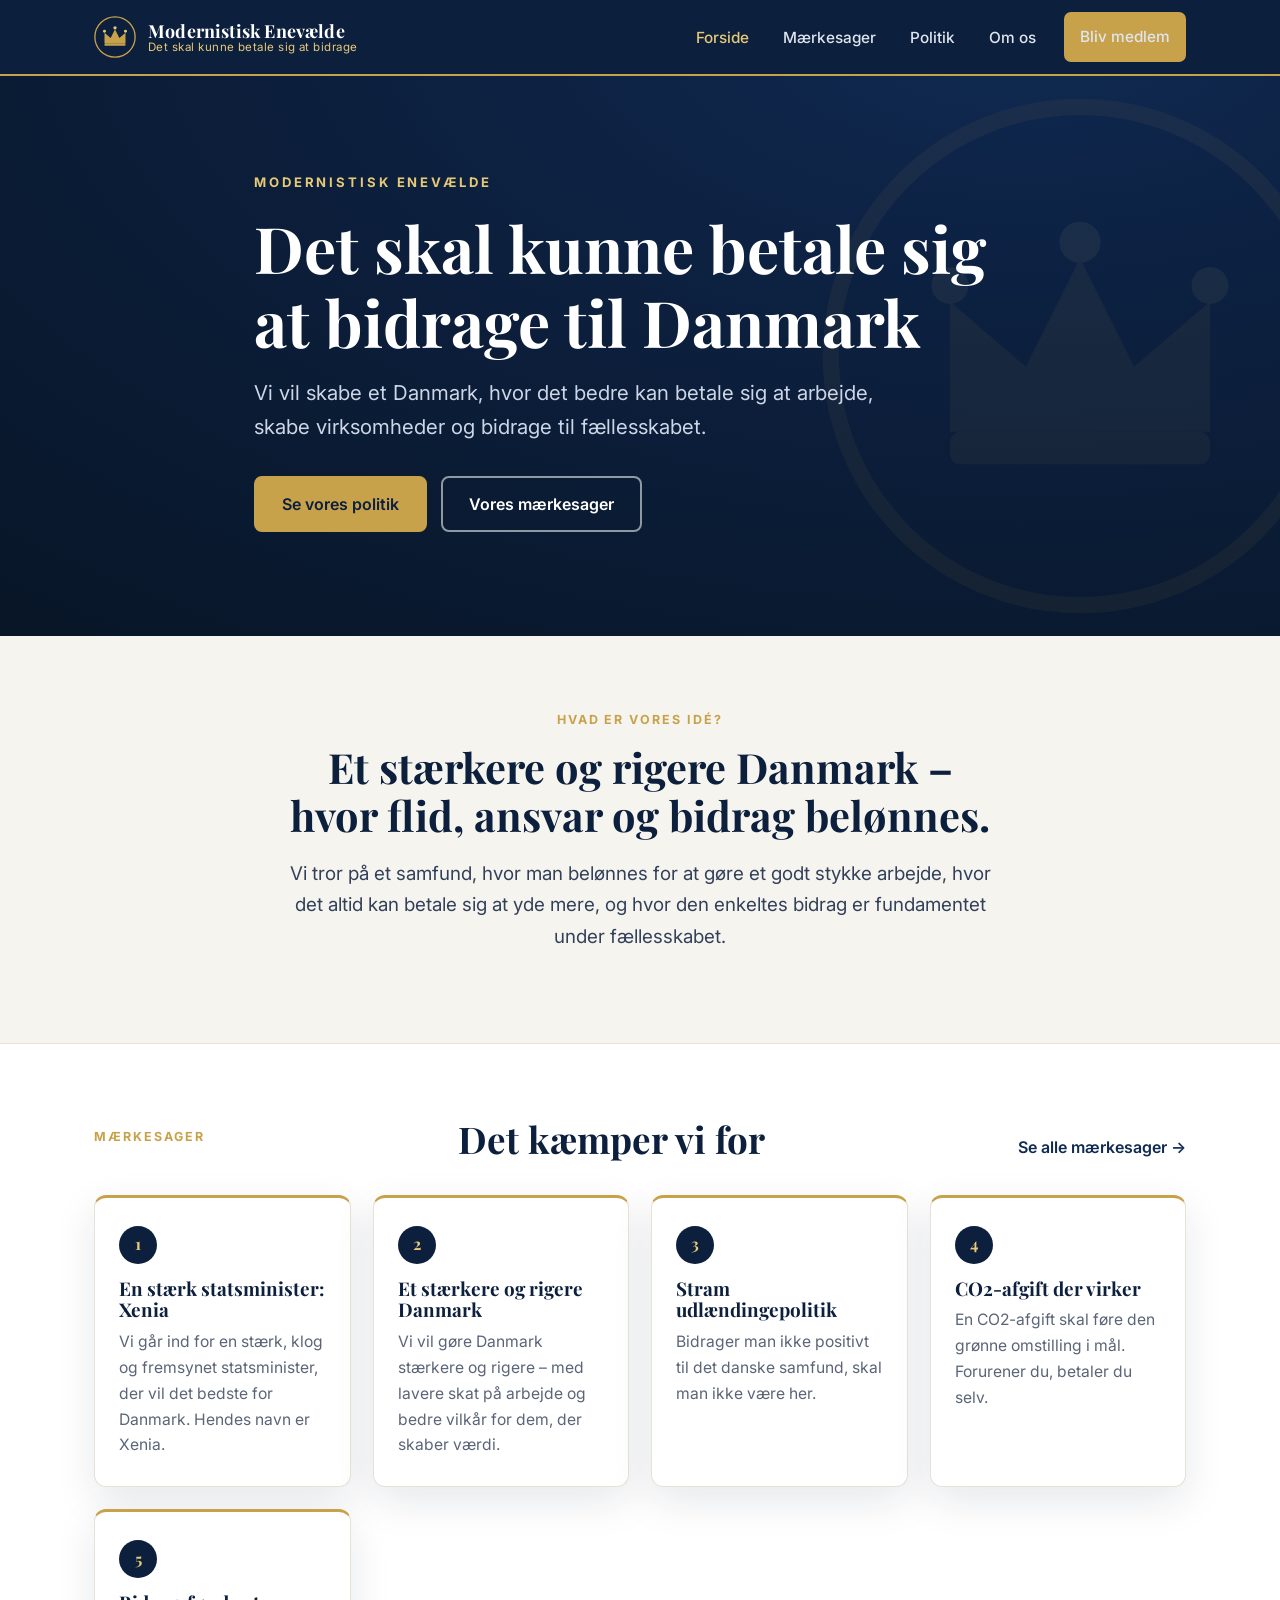
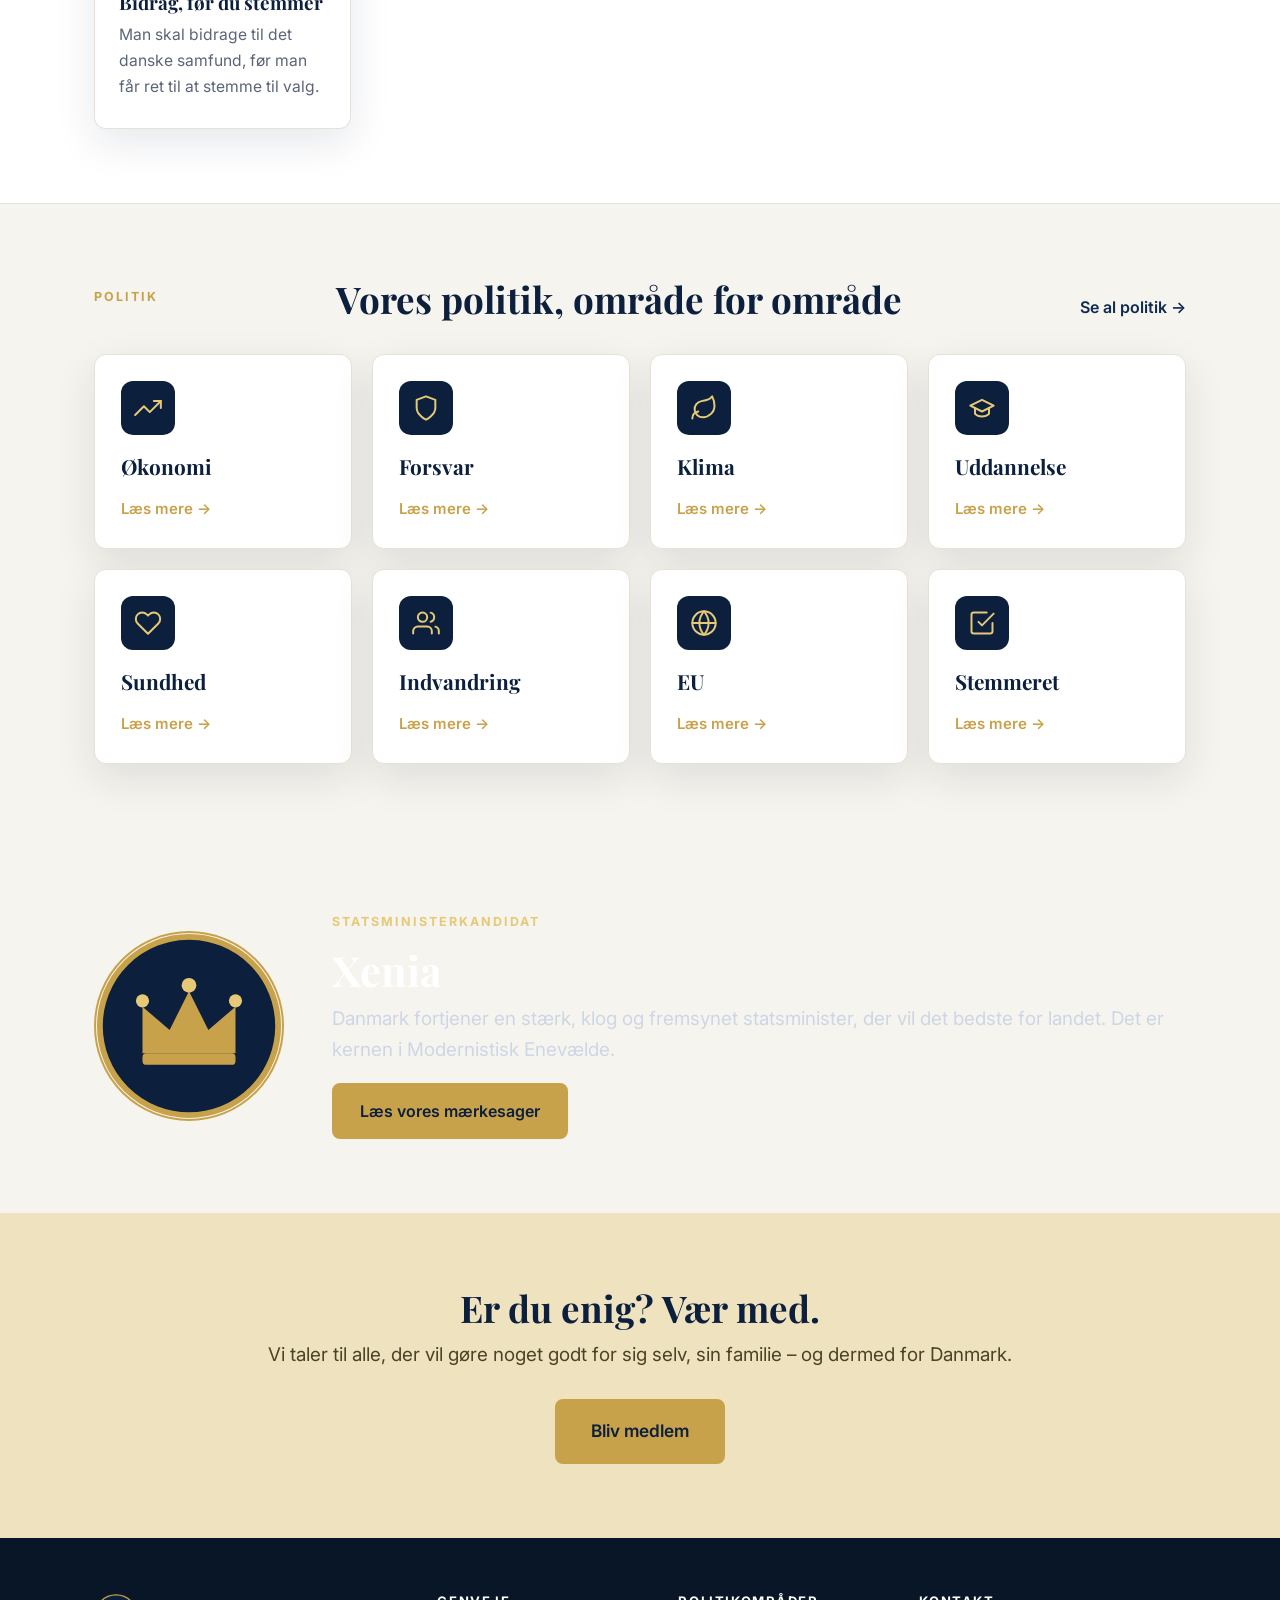
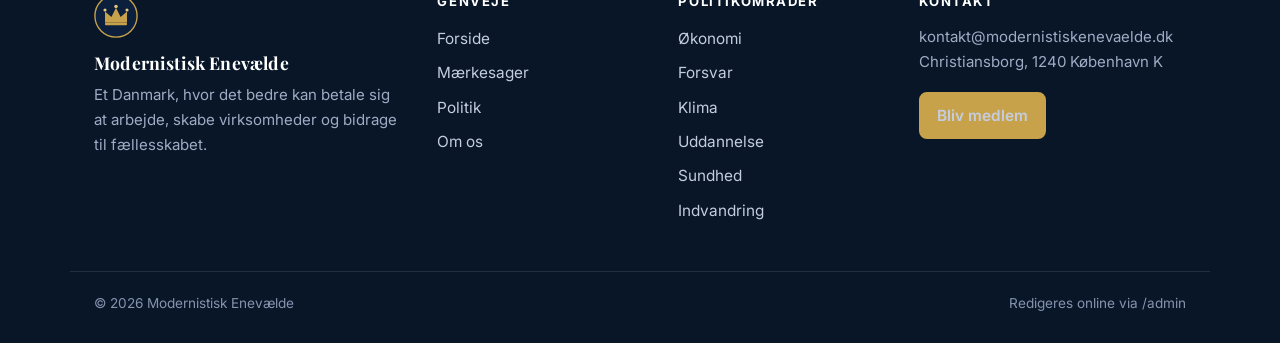
==== index.html @ b6594320 "Add files via upload" ====
<!DOCTYPE html>
<html lang="da">
<head>
<meta charset="utf-8">
<meta name="viewport" content="width=device-width, initial-scale=1">
<meta name="description" content="Vi vil skabe et Danmark, hvor det bedre kan betale sig at arbejde, skabe virksomheder og bidrage til fællesskabet.">
<title>Forside | Modernistisk Enevælde</title>
<link rel="icon" href="assets/logo.svg">
<link rel="preconnect" href="https://fonts.googleapis.com">
<link rel="preconnect" href="https://fonts.gstatic.com" crossorigin>
<link href="https://fonts.googleapis.com/css2?family=Inter:wght@400;500;600;700&family=Playfair+Display:wght@600;700;800&display=swap" rel="stylesheet">
<link rel="stylesheet" href="style.css">
</head>
<body>
<header class="site-header"><div class="container header-inner"><a class="brand" href="index.html"><img class="logo-mark" src="assets/logo.svg" data-logo alt="Modernistisk Enevælde logo"><span class="brand-text"><span class="brand-name" data-site="partyName">Modernistisk Enevælde</span><span class="brand-tag" data-site="tagline">Det skal kunne betale sig at bidrage</span></span></a><button class="nav-toggle" aria-label="Åbn menu"><span></span><span></span><span></span></button><nav class="site-nav"><ul><li><a href="index.html" class="active" aria-current="page">Forside</a></li><li><a href="maerkesager.html">Mærkesager</a></li><li><a href="politik.html">Politik</a></li><li><a href="om-os.html">Om os</a></li><li class="nav-cta"><a class="btn btn-gold btn-sm" href="om-os.html#medlem">Bliv medlem</a></li></ul></nav></div></header>
<main>
<section class="hero"><div class="hero-crown"><img class="logo-mark" src="assets/logo.svg" aria-hidden="true"></div><div class="container hero-inner"><p class="eyebrow" data-site="heroEyebrow">Modernistisk Enevælde</p><h1 data-site="heroHeading">Det skal kunne betale sig at bidrage til Danmark</h1><p class="hero-sub" data-site="heroText">Vi vil skabe et Danmark, hvor det bedre kan betale sig at arbejde, skabe virksomheder og bidrage til fællesskabet.</p><div class="hero-actions"><a class="btn btn-gold" href="politik.html">Se vores politik</a><a class="btn btn-outline" href="maerkesager.html">Vores mærkesager</a></div></div></section><section class="section idea-section"><div class="container narrow center"><p class="kicker">Hvad er vores idé?</p><h2 class="big-quote" data-site="ideaHeading">Et stærkere og rigere Danmark – hvor flid, ansvar og bidrag belønnes.</h2><p class="lead" data-site="ideaText">Vi tror på et samfund, hvor man belønnes for at gøre et godt stykke arbejde, hvor det altid kan betale sig at yde mere, og hvor den enkeltes bidrag er fundamentet under fællesskabet.</p></div></section><section class="section section-alt"><div class="container"><div class="section-head"><p class="kicker">Mærkesager</p><h2>Det kæmper vi for</h2><a class="head-link" href="maerkesager.html">Se alle mærkesager &rarr;</a></div><div class="m-grid" id="maerkesager-teaser"><div class="m-card"><span class="m-num">1</span><h3>En stærk statsminister: Xenia</h3><p>Vi går ind for en stærk, klog og fremsynet statsminister, der vil det bedste for Danmark. Hendes navn er Xenia.</p></div><div class="m-card"><span class="m-num">2</span><h3>Et stærkere og rigere Danmark</h3><p>Vi vil gøre Danmark stærkere og rigere – med lavere skat på arbejde og bedre vilkår for dem, der skaber værdi.</p></div><div class="m-card"><span class="m-num">3</span><h3>Stram udlændingepolitik</h3><p>Bidrager man ikke positivt til det danske samfund, skal man ikke være her.</p></div><div class="m-card"><span class="m-num">4</span><h3>CO2-afgift der virker</h3><p>En CO2-afgift skal føre den grønne omstilling i mål. Forurener du, betaler du selv.</p></div><div class="m-card"><span class="m-num">5</span><h3>Bidrag, før du stemmer</h3><p>Man skal bidrage til det danske samfund, før man får ret til at stemme til valg.</p></div></div></div></section><section class="section"><div class="container"><div class="section-head"><p class="kicker">Politik</p><h2>Vores politik, område for område</h2><a class="head-link" href="politik.html">Se al politik &rarr;</a></div><div class="policy-grid" data-politik-grid><a class="policy-card" href="politik-oekonomi.html"><span class="policy-icon"><svg class="ico" viewBox="0 0 24 24" fill="none" stroke="currentColor" stroke-width="1.7" stroke-linecap="round" stroke-linejoin="round" aria-hidden="true"><polyline points="23 6 13.5 15.5 8.5 10.5 1 18"/><polyline points="17 6 23 6 23 12"/></svg></span><span class="policy-title">Økonomi</span><span class="policy-arrow">Læs mere &rarr;</span></a><a class="policy-card" href="politik-forsvar.html"><span class="policy-icon"><svg class="ico" viewBox="0 0 24 24" fill="none" stroke="currentColor" stroke-width="1.7" stroke-linecap="round" stroke-linejoin="round" aria-hidden="true"><path d="M12 22s8-4 8-10V5l-8-3-8 3v7c0 6 8 10 8 10z"/></svg></span><span class="policy-title">Forsvar</span><span class="policy-arrow">Læs mere &rarr;</span></a><a class="policy-card" href="politik-klima.html"><span class="policy-icon"><svg class="ico" viewBox="0 0 24 24" fill="none" stroke="currentColor" stroke-width="1.7" stroke-linecap="round" stroke-linejoin="round" aria-hidden="true"><path d="M11 20A7 7 0 0 1 9.8 6.1C15.5 5 17 4.48 19 2c1 2 2 4.18 2 8 0 5.5-4.78 10-10 10z"/><path d="M2 21c0-3 1.85-5.36 5.08-6"/></svg></span><span class="policy-title">Klima</span><span class="policy-arrow">Læs mere &rarr;</span></a><a class="policy-card" href="politik-uddannelse.html"><span class="policy-icon"><svg class="ico" viewBox="0 0 24 24" fill="none" stroke="currentColor" stroke-width="1.7" stroke-linecap="round" stroke-linejoin="round" aria-hidden="true"><path d="M22 10L12 5 2 10l10 5 10-5z"/><path d="M6 12v5c3 3 9 3 12 0v-5"/></svg></span><span class="policy-title">Uddannelse</span><span class="policy-arrow">Læs mere &rarr;</span></a><a class="policy-card" href="politik-sundhed.html"><span class="policy-icon"><svg class="ico" viewBox="0 0 24 24" fill="none" stroke="currentColor" stroke-width="1.7" stroke-linecap="round" stroke-linejoin="round" aria-hidden="true"><path d="M20.84 4.61a5.5 5.5 0 0 0-7.78 0L12 5.67l-1.06-1.06a5.5 5.5 0 0 0-7.78 7.78l1.06 1.06L12 21.23l7.78-7.78 1.06-1.06a5.5 5.5 0 0 0 0-7.78z"/></svg></span><span class="policy-title">Sundhed</span><span class="policy-arrow">Læs mere &rarr;</span></a><a class="policy-card" href="politik-indvandring.html"><span class="policy-icon"><svg class="ico" viewBox="0 0 24 24" fill="none" stroke="currentColor" stroke-width="1.7" stroke-linecap="round" stroke-linejoin="round" aria-hidden="true"><path d="M17 21v-2a4 4 0 0 0-4-4H5a4 4 0 0 0-4 4v2"/><circle cx="9" cy="7" r="4"/><path d="M23 21v-2a4 4 0 0 0-3-3.87"/><path d="M16 3.13a4 4 0 0 1 0 7.75"/></svg></span><span class="policy-title">Indvandring</span><span class="policy-arrow">Læs mere &rarr;</span></a><a class="policy-card" href="politik-eu.html"><span class="policy-icon"><svg class="ico" viewBox="0 0 24 24" fill="none" stroke="currentColor" stroke-width="1.7" stroke-linecap="round" stroke-linejoin="round" aria-hidden="true"><circle cx="12" cy="12" r="10"/><line x1="2" y1="12" x2="22" y2="12"/><path d="M12 2a15.3 15.3 0 0 1 4 10 15.3 15.3 0 0 1-4 10 15.3 15.3 0 0 1-4-10 15.3 15.3 0 0 1 4-10z"/></svg></span><span class="policy-title">EU</span><span class="policy-arrow">Læs mere &rarr;</span></a><a class="policy-card" href="politik-stemmeret.html"><span class="policy-icon"><svg class="ico" viewBox="0 0 24 24" fill="none" stroke="currentColor" stroke-width="1.7" stroke-linecap="round" stroke-linejoin="round" aria-hidden="true"><polyline points="9 11 12 14 22 4"/><path d="M21 12v7a2 2 0 0 1-2 2H5a2 2 0 0 1-2-2V5a2 2 0 0 1 2-2h11"/></svg></span><span class="policy-title">Stemmeret</span><span class="policy-arrow">Læs mere &rarr;</span></a></div></div></section><section class="section pm-section"><div class="container pm-inner"><div class="pm-badge"><img class="logo-mark" src="assets/logo.svg" aria-hidden="true"></div><div class="pm-text"><p class="kicker gold">Statsministerkandidat</p><h2 data-site="pmName">Xenia</h2><p class="lead" data-site="pmText">Danmark fortjener en stærk, klog og fremsynet statsminister, der vil det bedste for landet. Det er kernen i Modernistisk Enevælde.</p><a class="btn btn-gold" href="maerkesager.html">Læs vores mærkesager</a></div></div></section><section class="section cta-band"><div class="container center"><h2>Er du enig? Vær med.</h2><p class="lead">Vi taler til alle, der vil gøre noget godt for sig selv, sin familie – og dermed for Danmark.</p><a class="btn btn-gold btn-lg" href="om-os.html#medlem">Bliv medlem</a></div></section>
</main>
<footer class="site-footer"><div class="container footer-grid"><div class="footer-brand"><img class="logo-mark" src="assets/logo.svg" data-logo alt="Modernistisk Enevælde logo"><p class="brand-name" data-site="partyName">Modernistisk Enevælde</p><p class="footer-mission" data-site="footerMission">Et Danmark, hvor det bedre kan betale sig at arbejde, skabe virksomheder og bidrage til fællesskabet.</p></div><div class="footer-col"><h4>Genveje</h4><ul><li><a href="index.html">Forside</a></li><li><a href="maerkesager.html">Mærkesager</a></li><li><a href="politik.html">Politik</a></li><li><a href="om-os.html">Om os</a></li></ul></div><div class="footer-col"><h4>Politikområder</h4><ul><li><a href="politik-oekonomi.html">Økonomi</a></li><li><a href="politik-forsvar.html">Forsvar</a></li><li><a href="politik-klima.html">Klima</a></li><li><a href="politik-uddannelse.html">Uddannelse</a></li><li><a href="politik-sundhed.html">Sundhed</a></li><li><a href="politik-indvandring.html">Indvandring</a></li></ul></div><div class="footer-col"><h4>Kontakt</h4><p><span data-site="contactEmail">kontakt@modernistiskenevaelde.dk</span><br><span data-site="contactAddress">Christiansborg, 1240 København K</span></p><a class="btn btn-gold btn-sm" href="om-os.html#medlem">Bliv medlem</a></div></div><div class="footer-bottom container"><span>© 2026 <span data-site="partyName">Modernistisk Enevælde</span></span><span>Redigeres online via /admin</span></div></footer>
<script>var t=document.querySelector('.nav-toggle');if(t){t.addEventListener('click',function(){document.querySelector('.site-nav').classList.toggle('open');this.classList.toggle('active');});}</script>
<script src="js/render.js" defer></script>
</body>
</html>
---- style.css ----
:root{
  --navy:#0c1f3d; --navy-2:#102a52; --navy-deep:#081628;
  --gold:#c8a24b; --gold-2:#e6c977; --gold-soft:#efe2bf;
  --paper:#f6f4ee; --white:#ffffff; --ink:#16213a; --muted:#5b6577;
  --line:#e7e2d6; --shadow:0 14px 40px rgba(12,31,61,.10);
  --serif:'Playfair Display',Georgia,'Times New Roman',serif;
  --sans:'Inter',-apple-system,BlinkMacSystemFont,'Segoe UI',Roboto,Arial,sans-serif;
}
*{box-sizing:border-box}
html{scroll-behavior:smooth}
body{margin:0;font-family:var(--sans);color:var(--ink);background:var(--paper);line-height:1.65;-webkit-font-smoothing:antialiased}
img{max-width:100%}
a{color:var(--navy-2);text-decoration:none}
h1,h2,h3,h4{font-family:var(--serif);color:var(--navy);line-height:1.15;margin:0 0 .5em;font-weight:700}
h1{font-size:clamp(2.1rem,5vw,3.4rem)}
h2{font-size:clamp(1.6rem,3.2vw,2.3rem)}
p{margin:0 0 1.1rem}
.container{width:100%;max-width:1140px;margin:0 auto;padding:0 24px}
.narrow{max-width:760px}
.center{text-align:center;margin-left:auto;margin-right:auto}
.lead{font-size:1.18rem;color:#33405a}
.kicker{font-family:var(--sans);text-transform:uppercase;letter-spacing:.16em;font-size:.78rem;font-weight:700;color:var(--gold);margin:0 0 .8rem}
.kicker.gold{color:var(--gold-2)}

/* ---- header ---- */
.site-header{position:sticky;top:0;z-index:50;background:var(--navy);border-bottom:2px solid var(--gold)}
.header-inner{display:flex;align-items:center;justify-content:space-between;gap:18px;min-height:74px}
.brand{display:flex;align-items:center;gap:12px}
.logo-mark{width:42px;height:42px;flex:none}
.brand-text{display:flex;flex-direction:column;line-height:1.1}
.brand-name{font-family:var(--serif);font-weight:700;color:#fff;font-size:1.12rem;letter-spacing:.01em}
.brand-tag{font-size:.72rem;color:var(--gold-2);letter-spacing:.04em}
.site-nav ul{list-style:none;display:flex;align-items:center;gap:6px;margin:0;padding:0}
.site-nav a{color:#dfe5ef;font-weight:500;font-size:.96rem;padding:10px 14px;border-radius:7px;transition:.18s}
.site-nav a:hover{color:#fff;background:rgba(255,255,255,.07)}
.site-nav a.active{color:var(--gold-2)}
.nav-cta{margin-left:8px}
.nav-toggle{display:none;flex-direction:column;gap:5px;background:none;border:0;cursor:pointer;padding:8px}
.nav-toggle span{width:24px;height:2px;background:var(--gold-2);border-radius:2px;transition:.2s}
.nav-toggle.active span:nth-child(1){transform:translateY(7px) rotate(45deg)}
.nav-toggle.active span:nth-child(2){opacity:0}
.nav-toggle.active span:nth-child(3){transform:translateY(-7px) rotate(-45deg)}

/* ---- buttons ---- */
.btn{display:inline-block;font-family:var(--sans);font-weight:600;font-size:1rem;padding:13px 26px;border-radius:8px;cursor:pointer;border:2px solid transparent;transition:.18s;text-align:center}
.btn-sm{padding:9px 16px;font-size:.9rem}
.btn-lg{padding:16px 34px;font-size:1.08rem}
.btn-block{display:block;width:100%}
.btn-gold{background:var(--gold);color:var(--navy);border-color:var(--gold)}
.btn-gold:hover{background:var(--gold-2);border-color:var(--gold-2);color:var(--navy-deep)}
.btn-outline{background:transparent;color:#fff;border-color:rgba(255,255,255,.55)}
.btn-outline:hover{border-color:var(--gold-2);color:var(--gold-2)}

/* ---- hero ---- */
.hero{position:relative;overflow:hidden;background:radial-gradient(120% 140% at 80% -10%,var(--navy-2) 0%,var(--navy) 45%,var(--navy-deep) 100%);color:#fff;padding:96px 0 104px}
.hero-inner{position:relative;z-index:2;max-width:820px}
.hero .eyebrow{text-transform:uppercase;letter-spacing:.22em;font-size:.82rem;font-weight:700;color:var(--gold-2);margin:0 0 1.1rem}
.hero h1{color:#fff;font-size:clamp(2.4rem,6vw,4rem);margin-bottom:1.1rem}
.hero-sub{font-size:1.28rem;color:#cdd6e6;max-width:620px;margin-bottom:2rem}
.hero-actions{display:flex;gap:14px;flex-wrap:wrap}
.hero-crown{position:absolute;right:-60px;top:50%;transform:translateY(-50%);width:520px;height:520px;opacity:.06;z-index:1}
.hero-crown .logo-mark{width:100%;height:100%}

/* ---- sections ---- */
.section{padding:74px 0}
.section-alt{background:var(--white);border-top:1px solid var(--line);border-bottom:1px solid var(--line)}
.section-head{display:flex;align-items:flex-end;justify-content:space-between;flex-wrap:wrap;gap:12px;margin-bottom:34px}
.section-head h2{margin:0}
.head-link{font-weight:600;color:var(--navy-2);white-space:nowrap}
.head-link:hover{color:var(--gold)}
.idea-section .big-quote{font-size:clamp(1.7rem,3.6vw,2.6rem);margin:0 0 1.2rem}
.kicker+.big-quote{margin-top:0}

/* ---- maerkesag grid (forside) ---- */
.m-grid{display:grid;grid-template-columns:repeat(auto-fit,minmax(250px,1fr));gap:22px}
.m-card{background:var(--white);border:1px solid var(--line);border-top:3px solid var(--gold);border-radius:12px;padding:28px 24px;box-shadow:var(--shadow);transition:.2s}
.m-card:hover{transform:translateY(-4px)}
.m-num{display:inline-flex;align-items:center;justify-content:center;width:38px;height:38px;border-radius:50%;background:var(--navy);color:var(--gold-2);font-family:var(--serif);font-weight:700;margin-bottom:14px}
.m-card h3{font-size:1.18rem;margin-bottom:.5rem}
.m-card p{margin:0;color:var(--muted);font-size:.98rem}

/* ---- policy grid ---- */
.policy-grid{display:grid;grid-template-columns:repeat(auto-fit,minmax(248px,1fr));gap:20px}
.policy-card{display:flex;flex-direction:column;gap:14px;background:var(--white);border:1px solid var(--line);border-radius:12px;padding:26px;transition:.2s;box-shadow:var(--shadow)}
.policy-card:hover{transform:translateY(-4px);border-color:var(--gold)}
.policy-icon{display:inline-flex;align-items:center;justify-content:center;width:54px;height:54px;border-radius:12px;background:var(--navy);color:var(--gold-2)}
.policy-icon .ico{width:28px;height:28px}
.policy-title{font-family:var(--serif);font-weight:700;font-size:1.3rem;color:var(--navy)}
.policy-arrow{margin-top:auto;color:var(--gold);font-weight:600;font-size:.94rem}

/* ---- PM section ---- */
.pm-section{background:linear-gradient(120% 120% at 0 0,var(--navy-2),var(--navy));color:#fff}
.pm-inner{display:flex;align-items:center;gap:48px;flex-wrap:wrap}
.pm-badge{flex:none;width:190px;height:190px;border-radius:50%;background:rgba(255,255,255,.04);border:2px solid var(--gold);display:flex;align-items:center;justify-content:center}
.pm-badge .logo-mark{width:120px;height:120px}
.pm-text{flex:1;min-width:280px}
.pm-text h2{color:#fff;font-size:2.6rem;margin-bottom:.6rem}
.pm-text .lead{color:#cdd6e6}

/* ---- cta band ---- */
.cta-band{background:var(--gold-soft)}
.cta-band h2{margin-bottom:.6rem}
.cta-band .lead{color:#4a4327;margin-bottom:1.8rem}

/* ---- page hero (interior) ---- */
.page-hero{background:linear-gradient(120% 140% at 85% -20%,var(--navy-2),var(--navy) 60%,var(--navy-deep));color:#fff;padding:54px 0 48px}
.page-hero h1{color:#fff;margin:.4rem 0 .6rem}
.page-hero .lead{color:#cdd6e6;max-width:640px}
.crumbs{font-size:.86rem;color:#a9b6cd;margin-bottom:.6rem}
.crumbs a{color:#cdd6e6}
.crumbs a:hover{color:var(--gold-2)}
.crumbs span{color:#7f8ca6;margin:0 4px}
.policy-hero-head{display:flex;align-items:center;gap:18px}
.policy-hero-icon{display:inline-flex;align-items:center;justify-content:center;width:64px;height:64px;border-radius:14px;background:rgba(255,255,255,.06);border:1px solid rgba(230,201,119,.4);color:var(--gold-2)}
.ico-lg{width:34px;height:34px}

/* ---- maerkesager rows ---- */
.ms-row{display:flex;gap:26px;padding:30px 0;border-bottom:1px solid var(--line)}
.ms-row:last-child{border-bottom:0}
.ms-num{font-family:var(--serif);font-weight:800;font-size:2.4rem;color:var(--gold);line-height:1;min-width:64px}
.ms-body h2{font-size:1.5rem;margin-bottom:.4rem}
.ms-body p{margin:0;color:#3a4663;font-size:1.05rem}

/* ---- policy detail layout ---- */
.policy-layout{display:grid;grid-template-columns:1fr 320px;gap:44px;padding-top:54px;padding-bottom:64px;align-items:start}
.policy-block{margin-bottom:34px}
.policy-block h2{font-size:1.5rem;border-left:4px solid var(--gold);padding-left:14px}
.check-list,.cross-list{list-style:none;margin:0 0 1rem;padding:0}
.check-list li,.cross-list li{position:relative;padding:8px 0 8px 38px;font-size:1.07rem;color:#2b3654;border-bottom:1px solid var(--line)}
.check-list li:last-child,.cross-list li:last-child{border-bottom:0}
.check-list li::before{content:"";position:absolute;left:6px;top:14px;width:16px;height:9px;border-left:3px solid var(--gold);border-bottom:3px solid var(--gold);transform:rotate(-45deg)}
.cross-list li::before{content:"\00d7";position:absolute;left:4px;top:6px;width:20px;height:20px;color:#b23b3b;font-size:1.5rem;font-weight:700;line-height:1}
.tag-row{display:flex;gap:12px;flex-wrap:wrap}
.tag{background:var(--navy);color:var(--gold-2);padding:8px 18px;border-radius:30px;font-weight:600;font-size:.95rem;letter-spacing:.02em}
.policy-foot-cta{margin-top:18px}
.link-back{font-weight:600;color:var(--navy-2)}
.link-back:hover{color:var(--gold)}

/* ---- sidebar ---- */
.policy-sidebar{position:sticky;top:96px;display:flex;flex-direction:column;gap:20px}
.sidebar-card,.sidebar-cta{background:var(--white);border:1px solid var(--line);border-radius:12px;padding:22px}
.sidebar-card h3,.sidebar-cta h3{font-size:1.05rem;margin-bottom:.8rem}
.sidebar-card ul{list-style:none;margin:0;padding:0}
.sidebar-card li{border-bottom:1px solid var(--line)}
.sidebar-card li:last-child{border-bottom:0}
.sidebar-card a{display:block;padding:10px 8px;color:#33405a;font-weight:500;border-radius:6px}
.sidebar-card a:hover{background:var(--paper);color:var(--navy)}
.sidebar-card li.active a{color:var(--gold);font-weight:700}
.sidebar-cta{background:var(--navy);color:#fff}
.sidebar-cta h3{color:#fff}
.sidebar-cta p{color:#cdd6e6;font-size:.96rem}

/* ---- join form ---- */
.join-form{max-width:440px;margin:24px auto 0;text-align:left}
.form-row{margin-bottom:14px}
.join-form input{width:100%;padding:14px 16px;border:1px solid var(--line);border-radius:8px;font-family:var(--sans);font-size:1rem;background:#fff}
.join-form input:focus{outline:2px solid var(--gold);border-color:var(--gold)}
.form-note{text-align:center;color:var(--muted);font-size:.85rem;margin-top:12px}

/* ---- footer ---- */
.site-footer{background:var(--navy-deep);color:#c4cde0;margin-top:0}
.footer-grid{display:grid;grid-template-columns:1.5fr 1fr 1fr 1.3fr;gap:36px;padding-top:56px;padding-bottom:40px}
.footer-brand .logo-mark{width:44px;height:44px;margin-bottom:10px}
.footer-brand .brand-name{font-size:1.1rem;margin:0 0 .4rem}
.footer-mission{font-size:.94rem;color:#9fabc4}
.footer-col h4{color:#fff;font-family:var(--sans);font-size:.82rem;letter-spacing:.12em;text-transform:uppercase;margin-bottom:1rem}
.footer-col ul{list-style:none;margin:0;padding:0}
.footer-col li{margin-bottom:.5rem}
.footer-col a{color:#c4cde0;font-size:.96rem}
.footer-col a:hover{color:var(--gold-2)}
.footer-col p{font-size:.94rem;color:#9fabc4}
.footer-bottom{display:flex;justify-content:space-between;flex-wrap:wrap;gap:8px;padding-top:20px;padding-bottom:28px;border-top:1px solid rgba(255,255,255,.1);font-size:.85rem;color:#8593ae}

/* ---- responsive ---- */
@media(max-width:860px){
  .nav-toggle{display:flex}
  .site-nav{position:absolute;top:100%;left:0;right:0;background:var(--navy);border-bottom:2px solid var(--gold);max-height:0;overflow:hidden;transition:max-height .28s ease}
  .site-nav.open{max-height:420px}
  .site-nav ul{flex-direction:column;align-items:stretch;gap:0;padding:10px 16px 18px}
  .site-nav a{padding:13px 10px;border-radius:6px}
  .nav-cta{margin:8px 0 0}
  .nav-cta a{display:block}
  .policy-layout{grid-template-columns:1fr}
  .policy-sidebar{position:static;order:2;margin-top:10px}
  .footer-grid{grid-template-columns:1fr 1fr}
}
@media(max-width:560px){
  .section{padding:54px 0}
  .hero{padding:70px 0 76px}
  .pm-inner{gap:28px}
  .footer-grid{grid-template-columns:1fr}
  .ms-row{flex-direction:column;gap:8px}
  .section-head{flex-direction:column;align-items:flex-start}
}

/* logo as <img> */
img.logo-mark{display:block;object-fit:contain}
.hero-crown img.logo-mark,.pm-badge img.logo-mark{width:100%;height:100%}
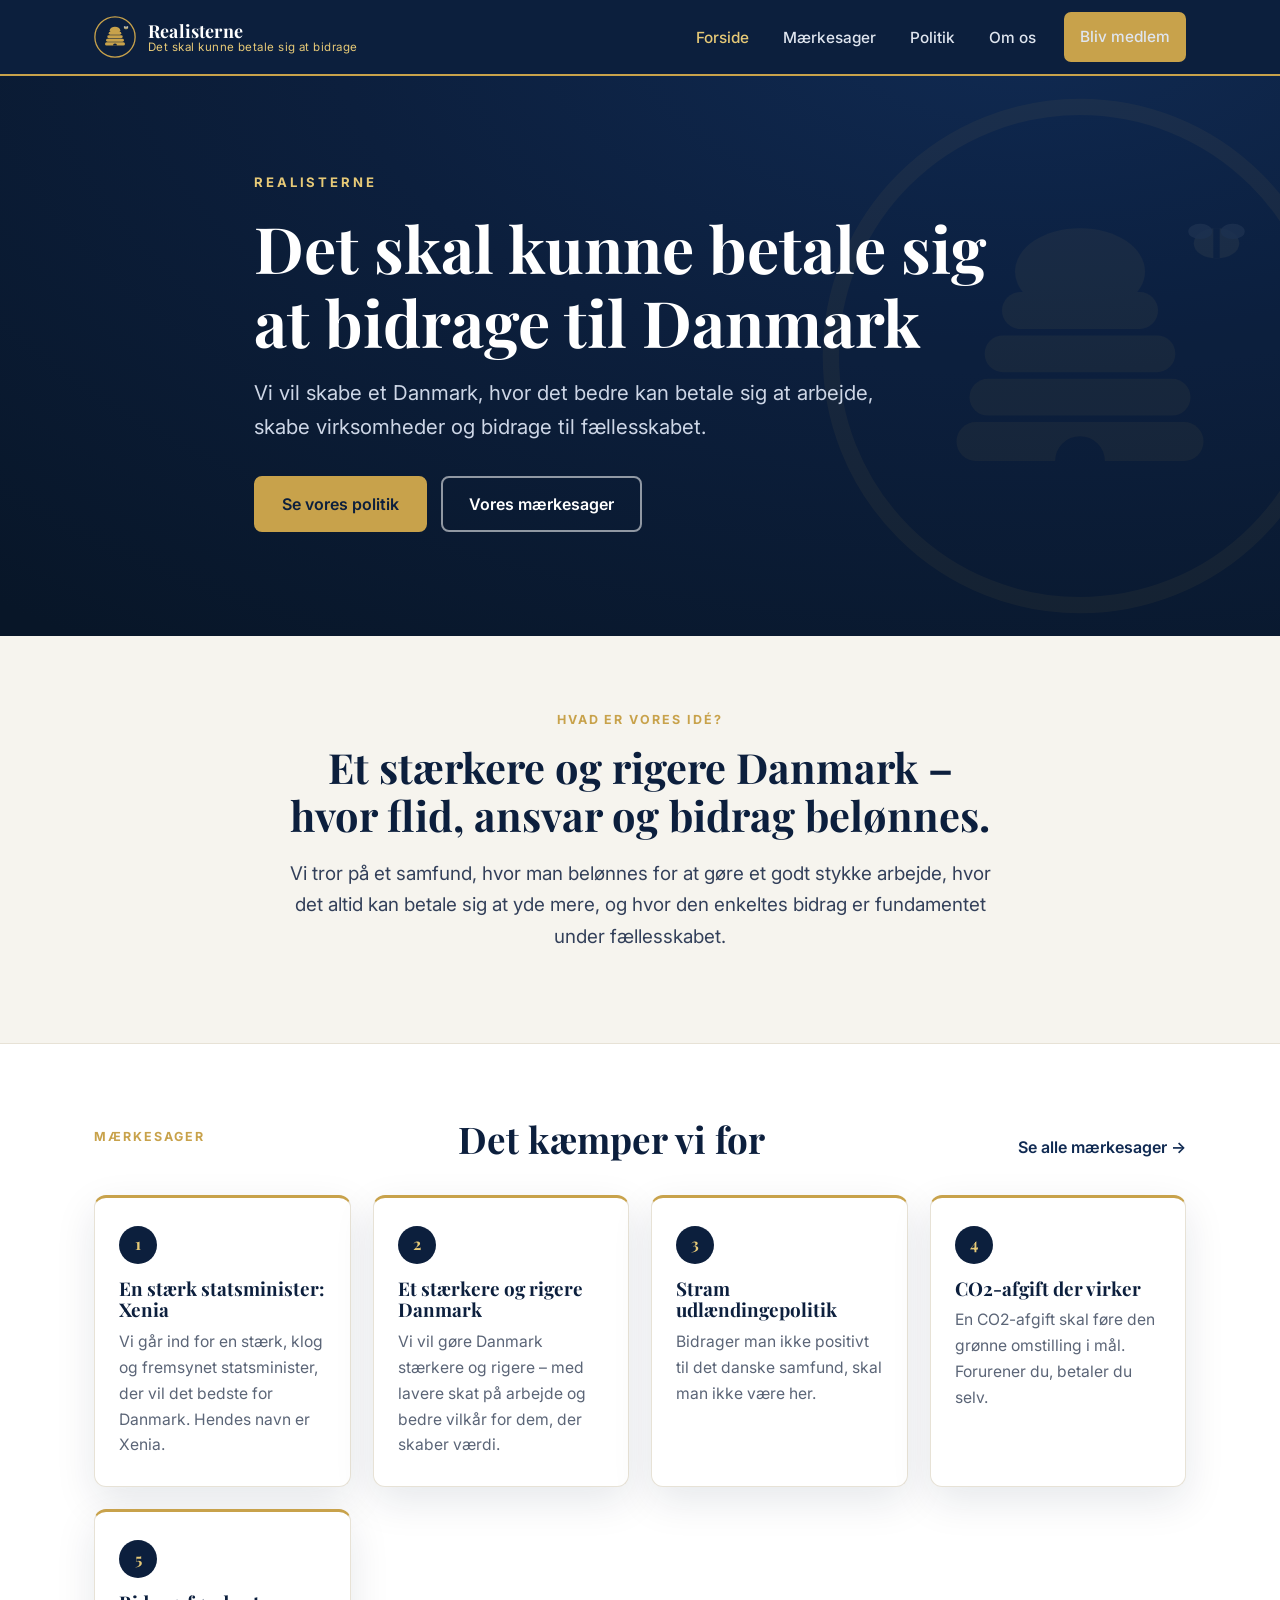
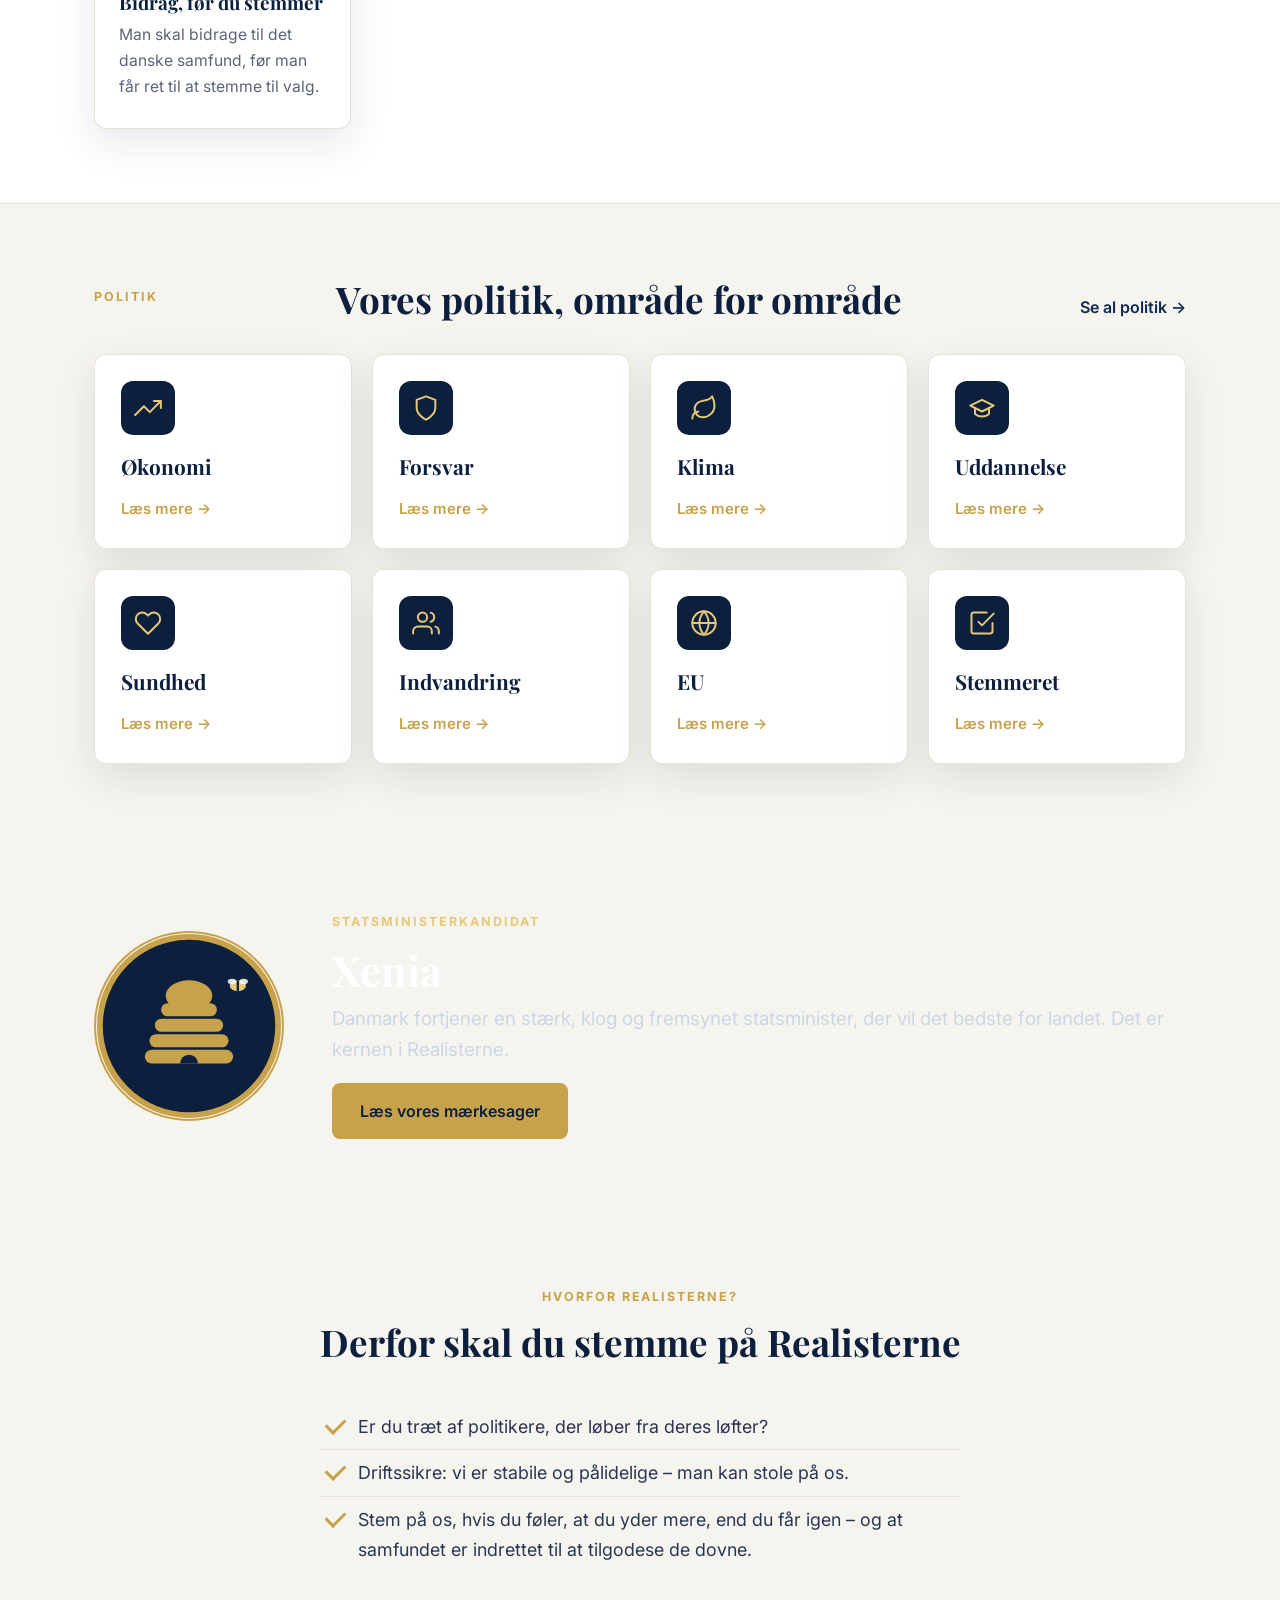
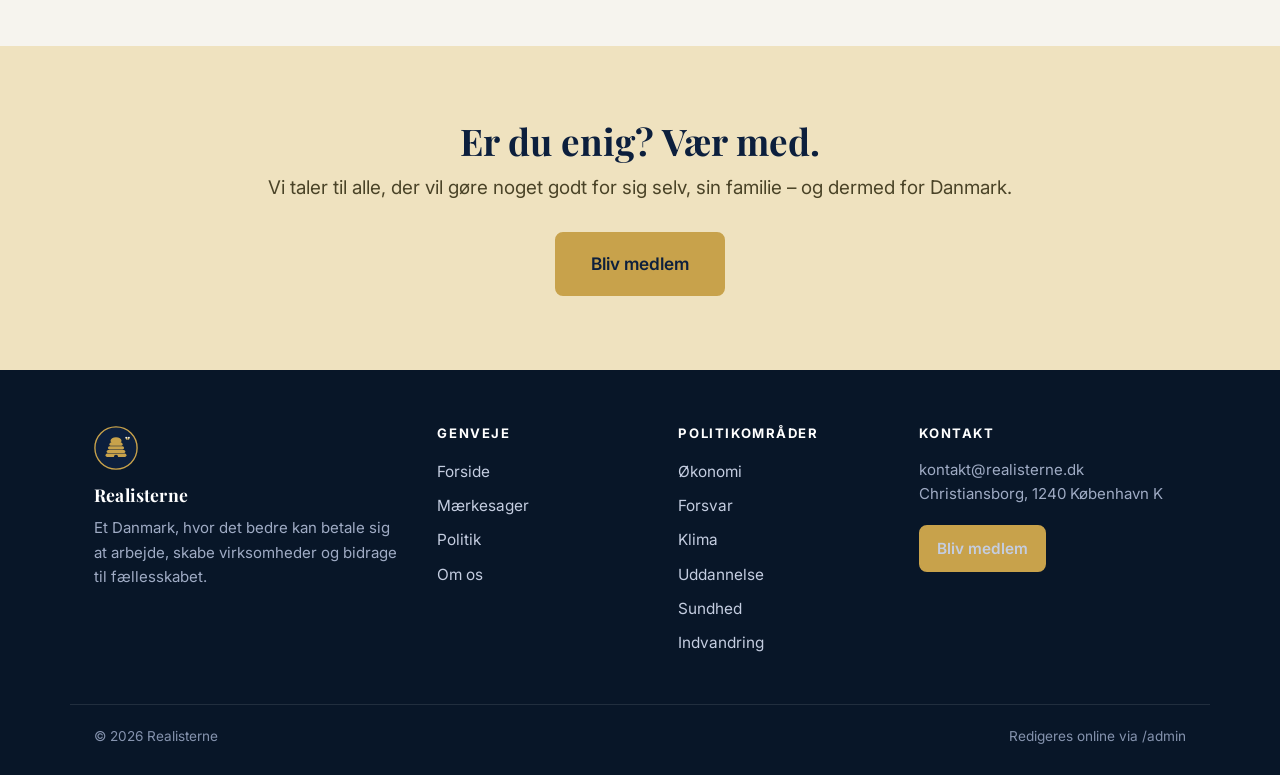
==== commit 0f6a1d58: "Add files via upload" ====
--- a/index.html
+++ b/index.html
@@ -4,7 +4,7 @@
 <meta charset="utf-8">
 <meta name="viewport" content="width=device-width, initial-scale=1">
 <meta name="description" content="Vi vil skabe et Danmark, hvor det bedre kan betale sig at arbejde, skabe virksomheder og bidrage til fællesskabet.">
-<title>Forside | Modernistisk Enevælde</title>
+<title>Forside | Realisterne</title>
 <link rel="icon" href="assets/logo.svg">
 <link rel="preconnect" href="https://fonts.googleapis.com">
 <link rel="preconnect" href="https://fonts.gstatic.com" crossorigin>
@@ -12,11 +12,11 @@
 <link rel="stylesheet" href="style.css">
 </head>
 <body>
-<header class="site-header"><div class="container header-inner"><a class="brand" href="index.html"><img class="logo-mark" src="assets/logo.svg" data-logo alt="Modernistisk Enevælde logo"><span class="brand-text"><span class="brand-name" data-site="partyName">Modernistisk Enevælde</span><span class="brand-tag" data-site="tagline">Det skal kunne betale sig at bidrage</span></span></a><button class="nav-toggle" aria-label="Åbn menu"><span></span><span></span><span></span></button><nav class="site-nav"><ul><li><a href="index.html" class="active" aria-current="page">Forside</a></li><li><a href="maerkesager.html">Mærkesager</a></li><li><a href="politik.html">Politik</a></li><li><a href="om-os.html">Om os</a></li><li class="nav-cta"><a class="btn btn-gold btn-sm" href="om-os.html#medlem">Bliv medlem</a></li></ul></nav></div></header>
+<header class="site-header"><div class="container header-inner"><a class="brand" href="index.html"><img class="logo-mark" src="assets/logo.svg" data-logo alt="Realisterne logo"><span class="brand-text"><span class="brand-name" data-site="partyName">Realisterne</span><span class="brand-tag" data-site="tagline">Det skal kunne betale sig at bidrage</span></span></a><button class="nav-toggle" aria-label="Åbn menu"><span></span><span></span><span></span></button><nav class="site-nav"><ul><li><a href="index.html" class="active" aria-current="page">Forside</a></li><li><a href="maerkesager.html">Mærkesager</a></li><li><a href="politik.html">Politik</a></li><li><a href="om-os.html">Om os</a></li><li class="nav-cta"><a class="btn btn-gold btn-sm" href="om-os.html#medlem">Bliv medlem</a></li></ul></nav></div></header>
 <main>
-<section class="hero"><div class="hero-crown"><img class="logo-mark" src="assets/logo.svg" aria-hidden="true"></div><div class="container hero-inner"><p class="eyebrow" data-site="heroEyebrow">Modernistisk Enevælde</p><h1 data-site="heroHeading">Det skal kunne betale sig at bidrage til Danmark</h1><p class="hero-sub" data-site="heroText">Vi vil skabe et Danmark, hvor det bedre kan betale sig at arbejde, skabe virksomheder og bidrage til fællesskabet.</p><div class="hero-actions"><a class="btn btn-gold" href="politik.html">Se vores politik</a><a class="btn btn-outline" href="maerkesager.html">Vores mærkesager</a></div></div></section><section class="section idea-section"><div class="container narrow center"><p class="kicker">Hvad er vores idé?</p><h2 class="big-quote" data-site="ideaHeading">Et stærkere og rigere Danmark – hvor flid, ansvar og bidrag belønnes.</h2><p class="lead" data-site="ideaText">Vi tror på et samfund, hvor man belønnes for at gøre et godt stykke arbejde, hvor det altid kan betale sig at yde mere, og hvor den enkeltes bidrag er fundamentet under fællesskabet.</p></div></section><section class="section section-alt"><div class="container"><div class="section-head"><p class="kicker">Mærkesager</p><h2>Det kæmper vi for</h2><a class="head-link" href="maerkesager.html">Se alle mærkesager &rarr;</a></div><div class="m-grid" id="maerkesager-teaser"><div class="m-card"><span class="m-num">1</span><h3>En stærk statsminister: Xenia</h3><p>Vi går ind for en stærk, klog og fremsynet statsminister, der vil det bedste for Danmark. Hendes navn er Xenia.</p></div><div class="m-card"><span class="m-num">2</span><h3>Et stærkere og rigere Danmark</h3><p>Vi vil gøre Danmark stærkere og rigere – med lavere skat på arbejde og bedre vilkår for dem, der skaber værdi.</p></div><div class="m-card"><span class="m-num">3</span><h3>Stram udlændingepolitik</h3><p>Bidrager man ikke positivt til det danske samfund, skal man ikke være her.</p></div><div class="m-card"><span class="m-num">4</span><h3>CO2-afgift der virker</h3><p>En CO2-afgift skal føre den grønne omstilling i mål. Forurener du, betaler du selv.</p></div><div class="m-card"><span class="m-num">5</span><h3>Bidrag, før du stemmer</h3><p>Man skal bidrage til det danske samfund, før man får ret til at stemme til valg.</p></div></div></div></section><section class="section"><div class="container"><div class="section-head"><p class="kicker">Politik</p><h2>Vores politik, område for område</h2><a class="head-link" href="politik.html">Se al politik &rarr;</a></div><div class="policy-grid" data-politik-grid><a class="policy-card" href="politik-oekonomi.html"><span class="policy-icon"><svg class="ico" viewBox="0 0 24 24" fill="none" stroke="currentColor" stroke-width="1.7" stroke-linecap="round" stroke-linejoin="round" aria-hidden="true"><polyline points="23 6 13.5 15.5 8.5 10.5 1 18"/><polyline points="17 6 23 6 23 12"/></svg></span><span class="policy-title">Økonomi</span><span class="policy-arrow">Læs mere &rarr;</span></a><a class="policy-card" href="politik-forsvar.html"><span class="policy-icon"><svg class="ico" viewBox="0 0 24 24" fill="none" stroke="currentColor" stroke-width="1.7" stroke-linecap="round" stroke-linejoin="round" aria-hidden="true"><path d="M12 22s8-4 8-10V5l-8-3-8 3v7c0 6 8 10 8 10z"/></svg></span><span class="policy-title">Forsvar</span><span class="policy-arrow">Læs mere &rarr;</span></a><a class="policy-card" href="politik-klima.html"><span class="policy-icon"><svg class="ico" viewBox="0 0 24 24" fill="none" stroke="currentColor" stroke-width="1.7" stroke-linecap="round" stroke-linejoin="round" aria-hidden="true"><path d="M11 20A7 7 0 0 1 9.8 6.1C15.5 5 17 4.48 19 2c1 2 2 4.18 2 8 0 5.5-4.78 10-10 10z"/><path d="M2 21c0-3 1.85-5.36 5.08-6"/></svg></span><span class="policy-title">Klima</span><span class="policy-arrow">Læs mere &rarr;</span></a><a class="policy-card" href="politik-uddannelse.html"><span class="policy-icon"><svg class="ico" viewBox="0 0 24 24" fill="none" stroke="currentColor" stroke-width="1.7" stroke-linecap="round" stroke-linejoin="round" aria-hidden="true"><path d="M22 10L12 5 2 10l10 5 10-5z"/><path d="M6 12v5c3 3 9 3 12 0v-5"/></svg></span><span class="policy-title">Uddannelse</span><span class="policy-arrow">Læs mere &rarr;</span></a><a class="policy-card" href="politik-sundhed.html"><span class="policy-icon"><svg class="ico" viewBox="0 0 24 24" fill="none" stroke="currentColor" stroke-width="1.7" stroke-linecap="round" stroke-linejoin="round" aria-hidden="true"><path d="M20.84 4.61a5.5 5.5 0 0 0-7.78 0L12 5.67l-1.06-1.06a5.5 5.5 0 0 0-7.78 7.78l1.06 1.06L12 21.23l7.78-7.78 1.06-1.06a5.5 5.5 0 0 0 0-7.78z"/></svg></span><span class="policy-title">Sundhed</span><span class="policy-arrow">Læs mere &rarr;</span></a><a class="policy-card" href="politik-indvandring.html"><span class="policy-icon"><svg class="ico" viewBox="0 0 24 24" fill="none" stroke="currentColor" stroke-width="1.7" stroke-linecap="round" stroke-linejoin="round" aria-hidden="true"><path d="M17 21v-2a4 4 0 0 0-4-4H5a4 4 0 0 0-4 4v2"/><circle cx="9" cy="7" r="4"/><path d="M23 21v-2a4 4 0 0 0-3-3.87"/><path d="M16 3.13a4 4 0 0 1 0 7.75"/></svg></span><span class="policy-title">Indvandring</span><span class="policy-arrow">Læs mere &rarr;</span></a><a class="policy-card" href="politik-eu.html"><span class="policy-icon"><svg class="ico" viewBox="0 0 24 24" fill="none" stroke="currentColor" stroke-width="1.7" stroke-linecap="round" stroke-linejoin="round" aria-hidden="true"><circle cx="12" cy="12" r="10"/><line x1="2" y1="12" x2="22" y2="12"/><path d="M12 2a15.3 15.3 0 0 1 4 10 15.3 15.3 0 0 1-4 10 15.3 15.3 0 0 1-4-10 15.3 15.3 0 0 1 4-10z"/></svg></span><span class="policy-title">EU</span><span class="policy-arrow">Læs mere &rarr;</span></a><a class="policy-card" href="politik-stemmeret.html"><span class="policy-icon"><svg class="ico" viewBox="0 0 24 24" fill="none" stroke="currentColor" stroke-width="1.7" stroke-linecap="round" stroke-linejoin="round" aria-hidden="true"><polyline points="9 11 12 14 22 4"/><path d="M21 12v7a2 2 0 0 1-2 2H5a2 2 0 0 1-2-2V5a2 2 0 0 1 2-2h11"/></svg></span><span class="policy-title">Stemmeret</span><span class="policy-arrow">Læs mere &rarr;</span></a></div></div></section><section class="section pm-section"><div class="container pm-inner"><div class="pm-badge"><img class="logo-mark" src="assets/logo.svg" aria-hidden="true"></div><div class="pm-text"><p class="kicker gold">Statsministerkandidat</p><h2 data-site="pmName">Xenia</h2><p class="lead" data-site="pmText">Danmark fortjener en stærk, klog og fremsynet statsminister, der vil det bedste for landet. Det er kernen i Modernistisk Enevælde.</p><a class="btn btn-gold" href="maerkesager.html">Læs vores mærkesager</a></div></div></section><section class="section cta-band"><div class="container center"><h2>Er du enig? Vær med.</h2><p class="lead">Vi taler til alle, der vil gøre noget godt for sig selv, sin familie – og dermed for Danmark.</p><a class="btn btn-gold btn-lg" href="om-os.html#medlem">Bliv medlem</a></div></section>
+<section class="hero"><div class="hero-crown"><img class="logo-mark" src="assets/logo.svg" aria-hidden="true"></div><div class="container hero-inner"><p class="eyebrow" data-site="heroEyebrow">Realisterne</p><h1 data-site="heroHeading">Det skal kunne betale sig at bidrage til Danmark</h1><p class="hero-sub" data-site="heroText">Vi vil skabe et Danmark, hvor det bedre kan betale sig at arbejde, skabe virksomheder og bidrage til fællesskabet.</p><div class="hero-actions"><a class="btn btn-gold" href="politik.html">Se vores politik</a><a class="btn btn-outline" href="maerkesager.html">Vores mærkesager</a></div></div></section><section class="section idea-section"><div class="container narrow center"><p class="kicker">Hvad er vores idé?</p><h2 class="big-quote" data-site="ideaHeading">Et stærkere og rigere Danmark – hvor flid, ansvar og bidrag belønnes.</h2><p class="lead" data-site="ideaText">Vi tror på et samfund, hvor man belønnes for at gøre et godt stykke arbejde, hvor det altid kan betale sig at yde mere, og hvor den enkeltes bidrag er fundamentet under fællesskabet.</p></div></section><section class="section section-alt"><div class="container"><div class="section-head"><p class="kicker">Mærkesager</p><h2>Det kæmper vi for</h2><a class="head-link" href="maerkesager.html">Se alle mærkesager &rarr;</a></div><div class="m-grid" id="maerkesager-teaser"><div class="m-card"><span class="m-num">1</span><h3>En stærk statsminister: Xenia</h3><p>Vi går ind for en stærk, klog og fremsynet statsminister, der vil det bedste for Danmark. Hendes navn er Xenia.</p></div><div class="m-card"><span class="m-num">2</span><h3>Et stærkere og rigere Danmark</h3><p>Vi vil gøre Danmark stærkere og rigere – med lavere skat på arbejde og bedre vilkår for dem, der skaber værdi.</p></div><div class="m-card"><span class="m-num">3</span><h3>Stram udlændingepolitik</h3><p>Bidrager man ikke positivt til det danske samfund, skal man ikke være her.</p></div><div class="m-card"><span class="m-num">4</span><h3>CO2-afgift der virker</h3><p>En CO2-afgift skal føre den grønne omstilling i mål. Forurener du, betaler du selv.</p></div><div class="m-card"><span class="m-num">5</span><h3>Bidrag, før du stemmer</h3><p>Man skal bidrage til det danske samfund, før man får ret til at stemme til valg.</p></div></div></div></section><section class="section"><div class="container"><div class="section-head"><p class="kicker">Politik</p><h2>Vores politik, område for område</h2><a class="head-link" href="politik.html">Se al politik &rarr;</a></div><div class="policy-grid" data-politik-grid><a class="policy-card" href="politik-oekonomi.html"><span class="policy-icon"><svg class="ico" viewBox="0 0 24 24" fill="none" stroke="currentColor" stroke-width="1.7" stroke-linecap="round" stroke-linejoin="round" aria-hidden="true"><polyline points="23 6 13.5 15.5 8.5 10.5 1 18"/><polyline points="17 6 23 6 23 12"/></svg></span><span class="policy-title">Økonomi</span><span class="policy-arrow">Læs mere &rarr;</span></a><a class="policy-card" href="politik-forsvar.html"><span class="policy-icon"><svg class="ico" viewBox="0 0 24 24" fill="none" stroke="currentColor" stroke-width="1.7" stroke-linecap="round" stroke-linejoin="round" aria-hidden="true"><path d="M12 22s8-4 8-10V5l-8-3-8 3v7c0 6 8 10 8 10z"/></svg></span><span class="policy-title">Forsvar</span><span class="policy-arrow">Læs mere &rarr;</span></a><a class="policy-card" href="politik-klima.html"><span class="policy-icon"><svg class="ico" viewBox="0 0 24 24" fill="none" stroke="currentColor" stroke-width="1.7" stroke-linecap="round" stroke-linejoin="round" aria-hidden="true"><path d="M11 20A7 7 0 0 1 9.8 6.1C15.5 5 17 4.48 19 2c1 2 2 4.18 2 8 0 5.5-4.78 10-10 10z"/><path d="M2 21c0-3 1.85-5.36 5.08-6"/></svg></span><span class="policy-title">Klima</span><span class="policy-arrow">Læs mere &rarr;</span></a><a class="policy-card" href="politik-uddannelse.html"><span class="policy-icon"><svg class="ico" viewBox="0 0 24 24" fill="none" stroke="currentColor" stroke-width="1.7" stroke-linecap="round" stroke-linejoin="round" aria-hidden="true"><path d="M22 10L12 5 2 10l10 5 10-5z"/><path d="M6 12v5c3 3 9 3 12 0v-5"/></svg></span><span class="policy-title">Uddannelse</span><span class="policy-arrow">Læs mere &rarr;</span></a><a class="policy-card" href="politik-sundhed.html"><span class="policy-icon"><svg class="ico" viewBox="0 0 24 24" fill="none" stroke="currentColor" stroke-width="1.7" stroke-linecap="round" stroke-linejoin="round" aria-hidden="true"><path d="M20.84 4.61a5.5 5.5 0 0 0-7.78 0L12 5.67l-1.06-1.06a5.5 5.5 0 0 0-7.78 7.78l1.06 1.06L12 21.23l7.78-7.78 1.06-1.06a5.5 5.5 0 0 0 0-7.78z"/></svg></span><span class="policy-title">Sundhed</span><span class="policy-arrow">Læs mere &rarr;</span></a><a class="policy-card" href="politik-indvandring.html"><span class="policy-icon"><svg class="ico" viewBox="0 0 24 24" fill="none" stroke="currentColor" stroke-width="1.7" stroke-linecap="round" stroke-linejoin="round" aria-hidden="true"><path d="M17 21v-2a4 4 0 0 0-4-4H5a4 4 0 0 0-4 4v2"/><circle cx="9" cy="7" r="4"/><path d="M23 21v-2a4 4 0 0 0-3-3.87"/><path d="M16 3.13a4 4 0 0 1 0 7.75"/></svg></span><span class="policy-title">Indvandring</span><span class="policy-arrow">Læs mere &rarr;</span></a><a class="policy-card" href="politik-eu.html"><span class="policy-icon"><svg class="ico" viewBox="0 0 24 24" fill="none" stroke="currentColor" stroke-width="1.7" stroke-linecap="round" stroke-linejoin="round" aria-hidden="true"><circle cx="12" cy="12" r="10"/><line x1="2" y1="12" x2="22" y2="12"/><path d="M12 2a15.3 15.3 0 0 1 4 10 15.3 15.3 0 0 1-4 10 15.3 15.3 0 0 1-4-10 15.3 15.3 0 0 1 4-10z"/></svg></span><span class="policy-title">EU</span><span class="policy-arrow">Læs mere &rarr;</span></a><a class="policy-card" href="politik-stemmeret.html"><span class="policy-icon"><svg class="ico" viewBox="0 0 24 24" fill="none" stroke="currentColor" stroke-width="1.7" stroke-linecap="round" stroke-linejoin="round" aria-hidden="true"><polyline points="9 11 12 14 22 4"/><path d="M21 12v7a2 2 0 0 1-2 2H5a2 2 0 0 1-2-2V5a2 2 0 0 1 2-2h11"/></svg></span><span class="policy-title">Stemmeret</span><span class="policy-arrow">Læs mere &rarr;</span></a></div></div></section><section class="section pm-section"><div class="container pm-inner"><div class="pm-badge"><img class="logo-mark" src="assets/logo.svg" aria-hidden="true"></div><div class="pm-text"><p class="kicker gold">Statsministerkandidat</p><h2 data-site="pmName">Xenia</h2><p class="lead" data-site="pmText">Danmark fortjener en stærk, klog og fremsynet statsminister, der vil det bedste for landet. Det er kernen i Realisterne.</p><a class="btn btn-gold" href="maerkesager.html">Læs vores mærkesager</a></div></div></section><section class="section"><div class="container narrow center"><p class="kicker">Hvorfor Realisterne?</p><h2 id="hvorfor-title">Derfor skal du stemme på Realisterne</h2><ul class="check-list hvorfor-list" id="hvorfor-list"><li>Er du træt af politikere, der løber fra deres løfter?</li><li>Driftssikre: vi er stabile og pålidelige – man kan stole på os.</li><li>Stem på os, hvis du føler, at du yder mere, end du får igen – og at samfundet er indrettet til at tilgodese de dovne.</li></ul></div></section><section class="section cta-band"><div class="container center"><h2>Er du enig? Vær med.</h2><p class="lead">Vi taler til alle, der vil gøre noget godt for sig selv, sin familie – og dermed for Danmark.</p><a class="btn btn-gold btn-lg" href="om-os.html#medlem">Bliv medlem</a></div></section>
 </main>
-<footer class="site-footer"><div class="container footer-grid"><div class="footer-brand"><img class="logo-mark" src="assets/logo.svg" data-logo alt="Modernistisk Enevælde logo"><p class="brand-name" data-site="partyName">Modernistisk Enevælde</p><p class="footer-mission" data-site="footerMission">Et Danmark, hvor det bedre kan betale sig at arbejde, skabe virksomheder og bidrage til fællesskabet.</p></div><div class="footer-col"><h4>Genveje</h4><ul><li><a href="index.html">Forside</a></li><li><a href="maerkesager.html">Mærkesager</a></li><li><a href="politik.html">Politik</a></li><li><a href="om-os.html">Om os</a></li></ul></div><div class="footer-col"><h4>Politikområder</h4><ul><li><a href="politik-oekonomi.html">Økonomi</a></li><li><a href="politik-forsvar.html">Forsvar</a></li><li><a href="politik-klima.html">Klima</a></li><li><a href="politik-uddannelse.html">Uddannelse</a></li><li><a href="politik-sundhed.html">Sundhed</a></li><li><a href="politik-indvandring.html">Indvandring</a></li></ul></div><div class="footer-col"><h4>Kontakt</h4><p><span data-site="contactEmail">kontakt@modernistiskenevaelde.dk</span><br><span data-site="contactAddress">Christiansborg, 1240 København K</span></p><a class="btn btn-gold btn-sm" href="om-os.html#medlem">Bliv medlem</a></div></div><div class="footer-bottom container"><span>© 2026 <span data-site="partyName">Modernistisk Enevælde</span></span><span>Redigeres online via /admin</span></div></footer>
+<footer class="site-footer"><div class="container footer-grid"><div class="footer-brand"><img class="logo-mark" src="assets/logo.svg" data-logo alt="Realisterne logo"><p class="brand-name" data-site="partyName">Realisterne</p><p class="footer-mission" data-site="footerMission">Et Danmark, hvor det bedre kan betale sig at arbejde, skabe virksomheder og bidrage til fællesskabet.</p></div><div class="footer-col"><h4>Genveje</h4><ul><li><a href="index.html">Forside</a></li><li><a href="maerkesager.html">Mærkesager</a></li><li><a href="politik.html">Politik</a></li><li><a href="om-os.html">Om os</a></li></ul></div><div class="footer-col"><h4>Politikområder</h4><ul><li><a href="politik-oekonomi.html">Økonomi</a></li><li><a href="politik-forsvar.html">Forsvar</a></li><li><a href="politik-klima.html">Klima</a></li><li><a href="politik-uddannelse.html">Uddannelse</a></li><li><a href="politik-sundhed.html">Sundhed</a></li><li><a href="politik-indvandring.html">Indvandring</a></li></ul></div><div class="footer-col"><h4>Kontakt</h4><p><span data-site="contactEmail">kontakt@realisterne.dk</span><br><span data-site="contactAddress">Christiansborg, 1240 København K</span></p><a class="btn btn-gold btn-sm" href="om-os.html#medlem">Bliv medlem</a></div></div><div class="footer-bottom container"><span>© 2026 <span data-site="partyName">Realisterne</span></span><span>Redigeres online via /admin</span></div></footer>
 <script>var t=document.querySelector('.nav-toggle');if(t){t.addEventListener('click',function(){document.querySelector('.site-nav').classList.toggle('open');this.classList.toggle('active');});}</script>
 <script src="js/render.js" defer></script>
 </body>
--- a/style.css
+++ b/style.css
@@ -197,3 +197,6 @@
 /* logo as <img> */
 img.logo-mark{display:block;object-fit:contain}
 .hero-crown img.logo-mark,.pm-badge img.logo-mark{width:100%;height:100%}
+/* hvorfor-liste */
+.hvorfor-list{display:inline-block;text-align:left;max-width:640px;margin:1.4rem auto 0}
+.hvorfor-list li{font-size:1.12rem}
